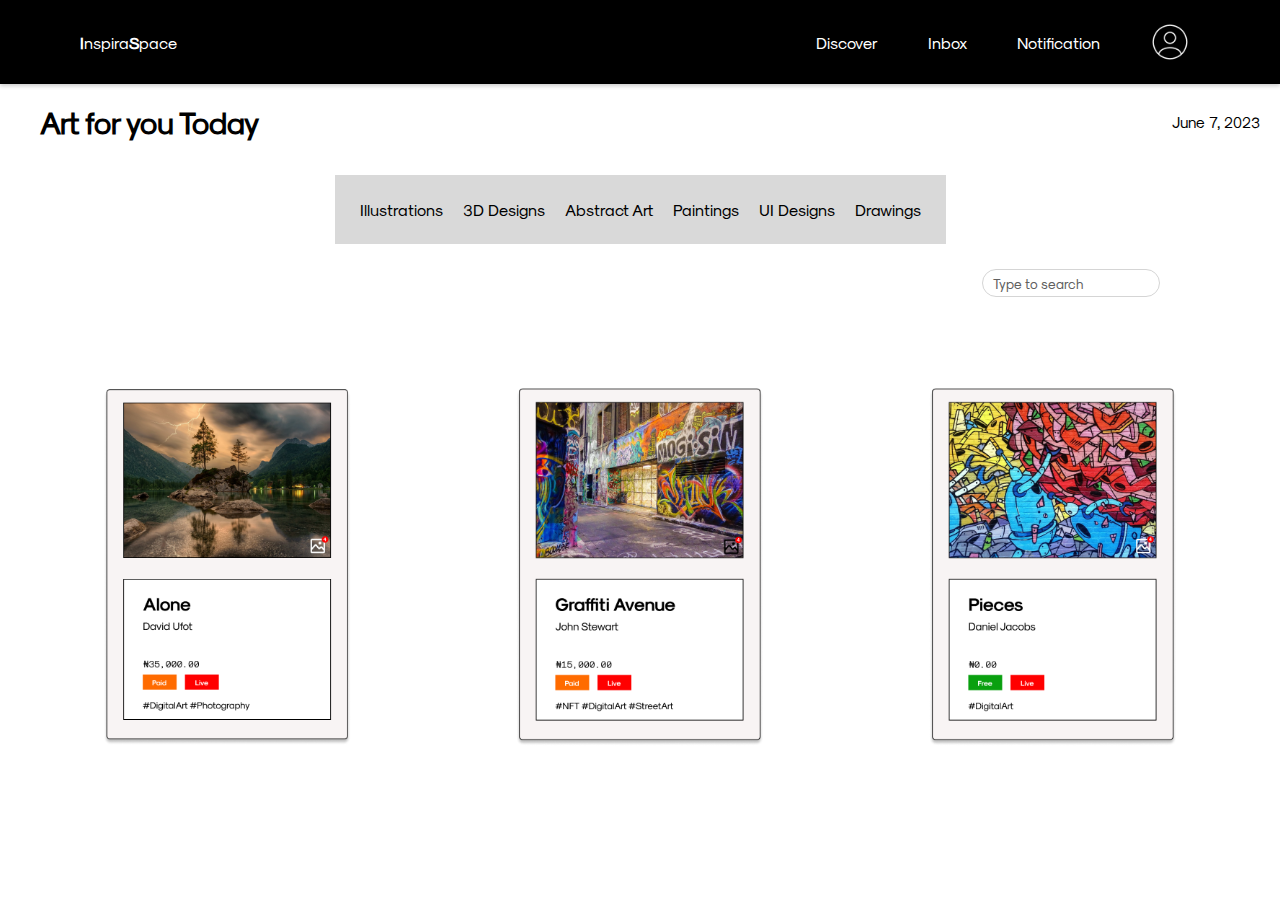
==== discovermore.html @ 76495ab7 "yes" ====
<!DOCTYPE html>
<html lang="en">
  <head>
    <meta charset="UTF-8" />
    <meta name="viewport" content="width=device-width, initial-scale=1.0" />
    <title>Discover More</title>
    <link rel="stylesheet" href="discovermore.css" />
  </head>
  <body>
    <div class="header">
      <div class="navlinks">
        <a href="index.html"
          ><p><b>I</b>nspira<b>S</b>pace</p></a
        >
        <a href=""></a>
        <a href=""></a>
        <a href=""></a>
        <a href=""></a>
        <div class="links">
          <a href=""></a>
          <a href=""></a>
          <a href=""></a>
          <a href=""></a>
          <a href="">Discover</a>
          <a href="">Inbox</a>
          <a href="">Notification</a>
          <a href="" class="signin"><img src="profile-circle.png" alt="" /> </a>
        </div>
      </div>
    </div>

    <div class="text">
      <div class="headertext">
        <h1>Art for you Today</h1>
        <h2>June 7, 2023</h2>
      </div>
    </div>

    <div class="headersection">
      <div class="insidesection">
        <div class="sectiontext">
          <p>Illustrations</p>
          <p>3D Designs</p>
          <p>Abstract Art</p>
          <p>Paintings</p>
          <p>UI Designs</p>
          <p>Drawings</p>
        </div>
      </div>
    </div>

    <div class="searchsection">
      <input type="search" placeholder="Type to search" />
    </div>

    <div class="threesections">
      <div class="section1">
        <img src="Group 58.png" alt="" />
      </div>
      <div class="section2">
        <img src="Group 52.png" alt="" />
      </div>
      <div class="section3">
        <img src="Group 53.png" alt="" />
      </div>
    </div>
  </body>
</html>
---- discovermore.css ----
@font-face {
    font-family: myfont1;
    src: url(Sk-Modernist/Sk-Modernist-Regular.otf);
}


*,body{
    margin: 0;
    padding: 0;
    box-sizing: border-box;
}

body{
    font-family: myfont1;
    
}

.header{
    background-color: rgb(0, 0, 0);
    width: 100%;
    padding: 17px;
    box-shadow: 0 2px 4px 0 rgba(0,0,0,.2);
}

.navlinks{
    display: flex;
    width: 100%;
    align-items: center;
    padding: 5px;
    justify-content: space-evenly;
    gap: 30px;
    color: white;
    
}
.navlinks a{
    text-decoration: none;
    color: white;
}



.links{
    display: flex;
    gap: 50px;
    align-items: center;
  
}
.links a{
    text-decoration: none;
    color: white;
}

.links img{
    display: flex;
    width: 80%;

}

.text{
    display: flex;
    padding: 20px;

}

.headertext{
    width: 100%;
    display:flex;
    padding-left: 20px;
    align-items: center;
    justify-content: space-between;
}

.headertext h1{
    font-size: 30px;
}
.headertext h2{
    font-size: 15px;
    font-weight: lighter;
}

.headersection{
    width: 100%;
display: flex;
padding: 15px;
background-color: white;
justify-content: center;
}

.insidesection{
    background-color: #D9D9D9;
    align-items: center;
    display: flex;
    justify-content: space-evenly;
    gap: 43px;
    padding: 25px;
}

.sectiontext{
    display: flex;
    justify-content: space-evenly;
    align-items: center;
    gap: 20px;
}

.searchsection{
    display: flex;
    justify-content: end;
    margin-right: 120px;
    padding-top: 10px;
}

input{
    border: 1px solid rgb(213, 213, 213);
    padding: 5px;
    border-radius: 15px;
    font-family: myfont1;
    
}

:placeholder-shown{
    display: flex;
    justify-content: center;
}

.threesections{
    display: flex;
    justify-content: space-around;
    width: 100%;
    padding: 20px;
    align-items: center;
}

.section1{
    display: flex;
    width: 20%;
    height: 500px;
}

.section2{
    display: flex;
    width: 20%;
    height: 500px;
}

.section3{
    display: flex;
    width: 20%;
    height: 500px;
}

.threesections img{
    width: 100%;
    object-fit: contain;
}
::placeholder {
    font-style: normal;
    font-size: 1em;
    color: rgb(96, 96, 96);
    padding: 5px;
  }
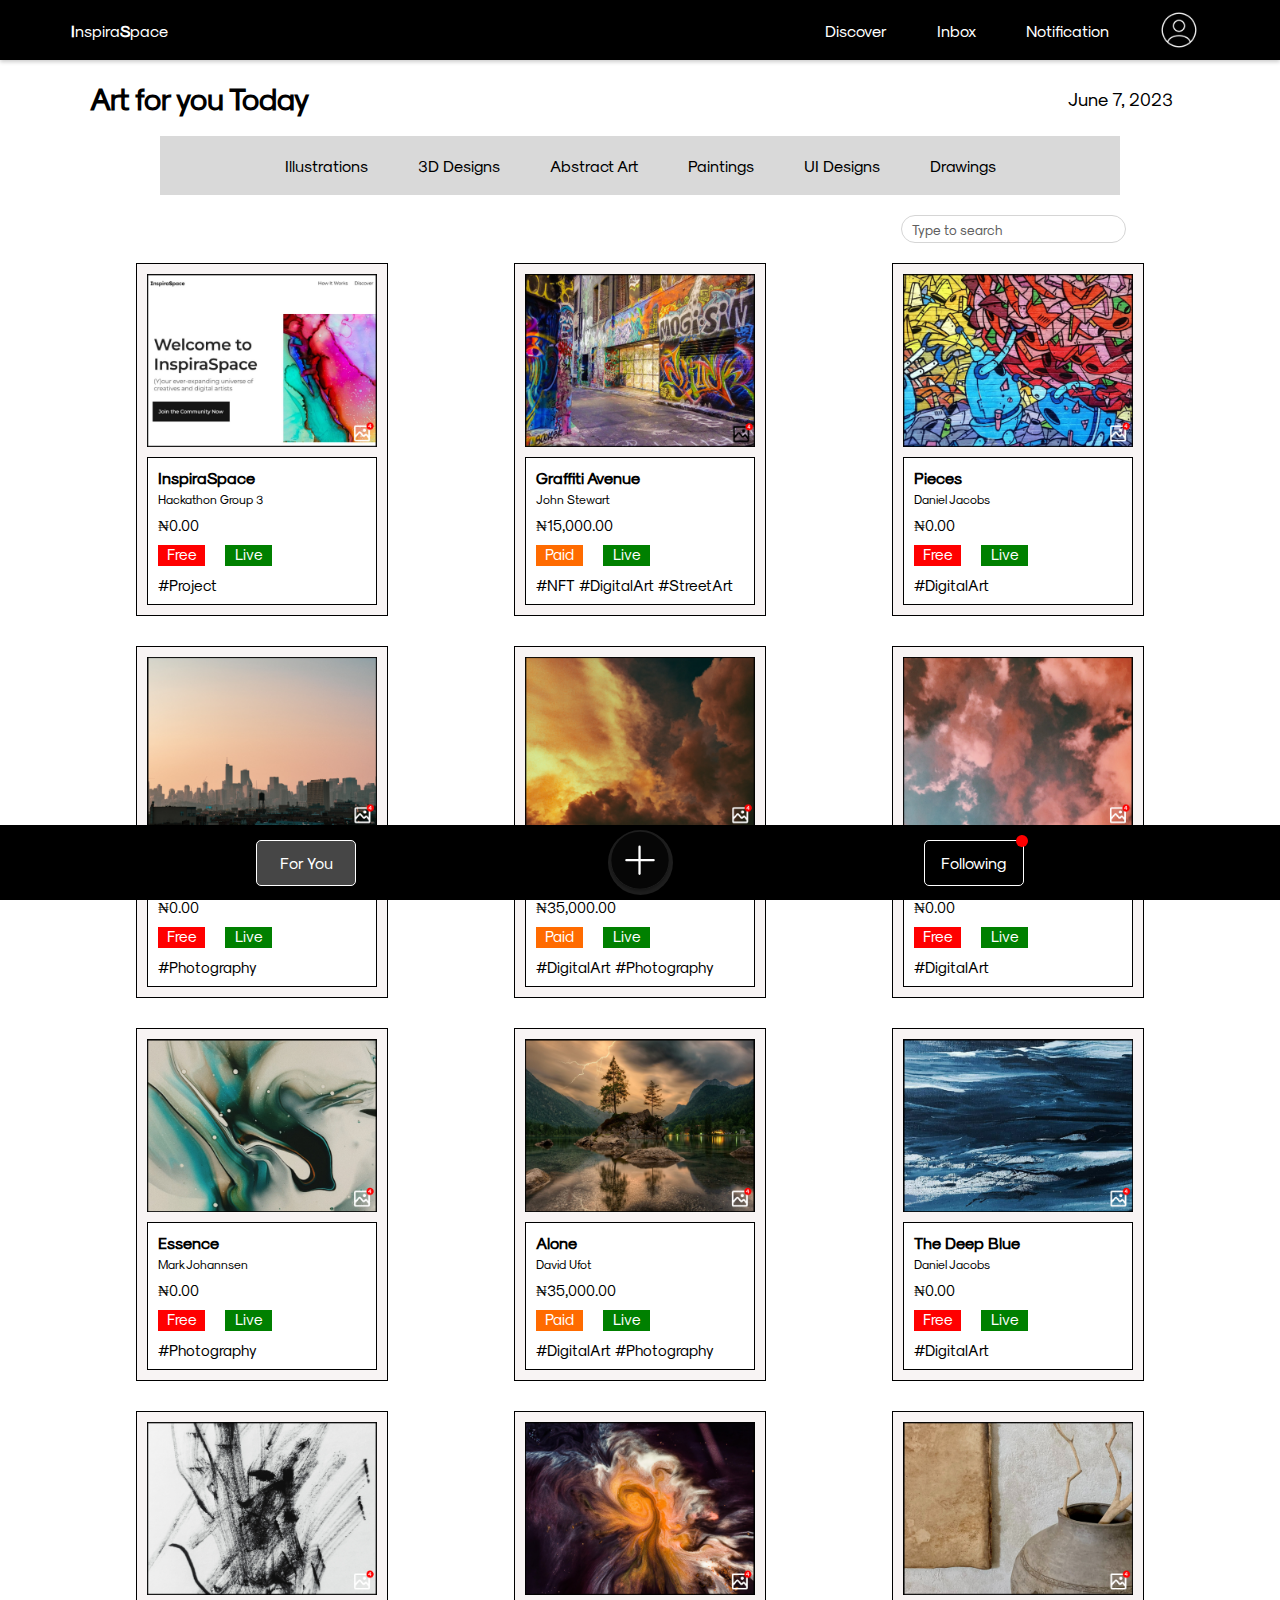
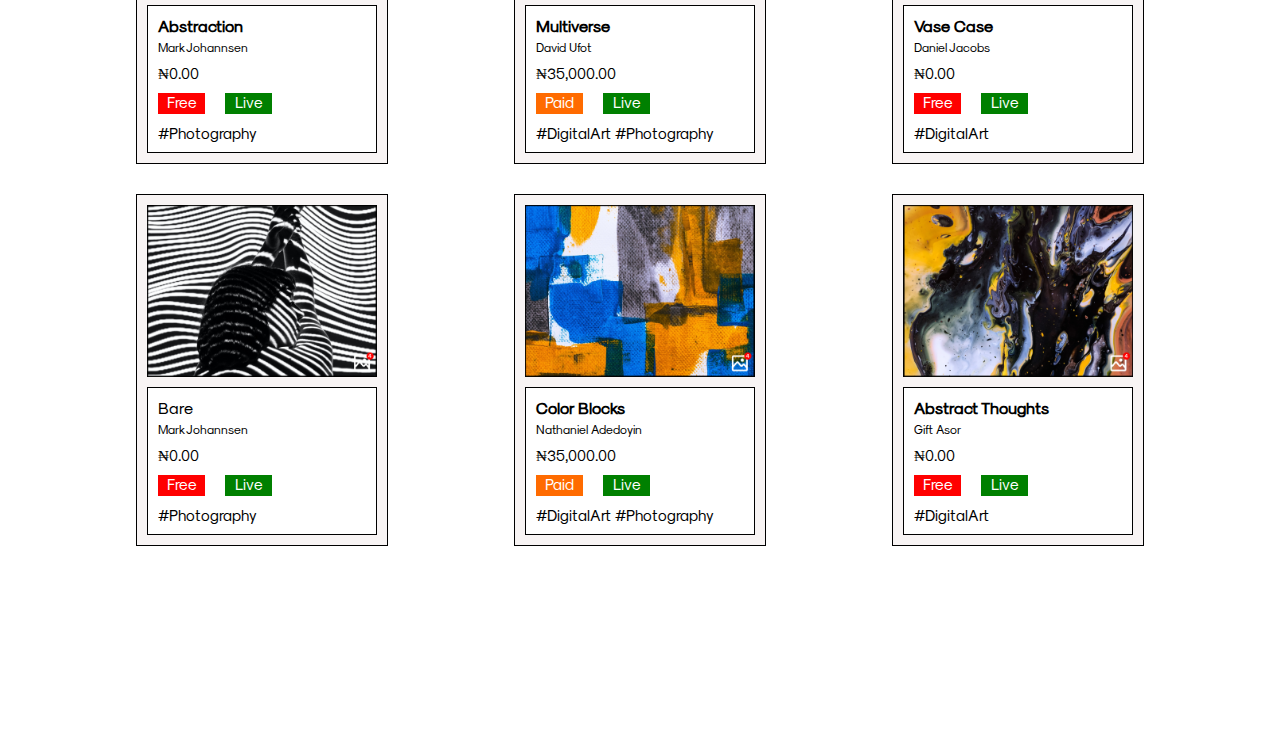
==== commit 016d0fd6: "new project" ====
--- a/discovermore.html
+++ b/discovermore.html
@@ -39,12 +39,12 @@
     <div class="headersection">
       <div class="insidesection">
         <div class="sectiontext">
-          <p>Illustrations</p>
-          <p>3D Designs</p>
-          <p>Abstract Art</p>
-          <p>Paintings</p>
-          <p>UI Designs</p>
-          <p>Drawings</p>
+          <a href=""><p>Illustrations</p></a>
+          <a href=""><p>3D Designs</p></a>
+          <a href=""><p>Abstract Art</p></a>
+          <a href=""><p>Paintings</p></a>
+          <a href=""><p>UI Designs</p></a>
+          <a href=""><p>Drawings</p></a>
         </div>
       </div>
     </div>
@@ -55,14 +55,452 @@
 
     <div class="threesections">
       <div class="section1">
-        <img src="Group 58.png" alt="" />
+        <div class="twotinyboxes">
+          <div class="tiny1">
+            <img src="discovermore/Frame 74.png" alt="" />
+          </div>
+          <div class="tiny2">
+            <div class="tinyassets">
+              <p style="font-weight: 900">InspiraSpace</p>
+              <p style="font-size: 12px">Hackathon Group 3</p>
+            </div>
+            <div class="clickassets">
+              <p>₦0.00</p>
+              <a href=""
+                ><div class="payboxes">
+                  <div class="paybox1">
+                    <p>Free</p>
+                  </div>
+                  <div class="paybox2">
+                    <p>Live</p>
+                  </div>
+                </div></a
+              >
+              <p>#Project</p>
+            </div>
+          </div>
+        </div>
       </div>
       <div class="section2">
-        <img src="Group 52.png" alt="" />
+        <div class="twotinyboxes">
+          <div class="tiny1">
+            <img src="discovermore/2.png" alt="" />
+          </div>
+          <div class="tiny2">
+            <div class="tinyassets">
+              <p style="font-weight: 900">Graffiti Avenue</p>
+              <p style="font-size: 12px">John Stewart</p>
+            </div>
+            <div class="clickassets">
+              <p>₦15,000.00</p>
+              <a href=""
+                ><div class="payboxes">
+                  <div class="paybox1" style="background-color: #ff6b00">
+                    <p>Paid</p>
+                  </div>
+                  <div class="paybox2">
+                    <p>Live</p>
+                  </div>
+                </div></a
+              >
+              <p>#NFT #DigitalArt #StreetArt</p>
+            </div>
+          </div>
+        </div>
       </div>
       <div class="section3">
-        <img src="Group 53.png" alt="" />
-      </div>
-    </div>
+        <div class="twotinyboxes">
+          <div class="tiny1">
+            <img src="discovermore/3.png" alt="" />
+          </div>
+          <div class="tiny2">
+            <div class="tinyassets">
+              <p style="font-weight: 900">Pieces</p>
+              <p style="font-size: 12px">Daniel Jacobs</p>
+            </div>
+            <div class="clickassets">
+              <p>₦0.00</p>
+              <a href="">
+                <div class="payboxes">
+                  <div class="paybox1">
+                    <p>Free</p>
+                  </div>
+                  <div class="paybox2">
+                    <p>Live</p>
+                  </div>
+                </div></a
+              >
+              <p>#DigitalArt</p>
+            </div>
+          </div>
+        </div>
+      </div>
+    </div>
+
+    <div class="fixedfooter">
+      <div class="fixedassets">
+        <a href=""
+          ><div class="fixbox1">
+            <p>For You</p>
+          </div></a
+        >
+
+        <a href=""
+          ><div class="fixcircle">
+            <img src="Group 28.svg" alt="" /></div
+        ></a>
+        <a href="">
+          <span class="badge"></span>
+          <div class="fixbox2">
+            <p>Following</p>
+          </div></a
+        >
+      </div>
+    </div>
+
+    <div class="newsection">
+      <div class="threesections">
+        <div class="section1">
+          <div class="twotinyboxes">
+            <div class="tiny1">
+              <img src="discovermore/4.png" alt="" />
+            </div>
+            <div class="tiny2">
+              <div class="tinyassets">
+                <p style="font-weight: 900">Skyline</p>
+                <p style="font-size: 12px">Mark Johannsen</p>
+              </div>
+              <div class="clickassets">
+                <p>₦0.00</p>
+                <a href=""
+                  ><div class="payboxes">
+                    <div class="paybox1">
+                      <p>Free</p>
+                    </div>
+                    <div class="paybox2">
+                      <p>Live</p>
+                    </div>
+                  </div></a
+                >
+                <p>#Photography</p>
+              </div>
+            </div>
+          </div>
+        </div>
+        <div class="section2">
+          <div class="twotinyboxes">
+            <div class="tiny1">
+              <img src="discovermore/5.png" alt="" />
+            </div>
+            <div class="tiny2">
+              <div class="tinyassets">
+                <p style="font-weight: 900">Dusty Sky in Summer</p>
+                <p style="font-size: 12px">David Ufot</p>
+              </div>
+              <div class="clickassets">
+                <p>₦35,000.00</p>
+                <a href=""
+                  ><div class="payboxes">
+                    <div class="paybox1" style="background-color: #ff6b00">
+                      <p>Paid</p>
+                    </div>
+                    <div class="paybox2">
+                      <p>Live</p>
+                    </div>
+                  </div></a
+                >
+                <p>#DigitalArt #Photography</p>
+              </div>
+            </div>
+          </div>
+        </div>
+        <div class="section3">
+          <div class="twotinyboxes">
+            <div class="tiny1">
+              <img src="discovermore/6.png" alt="" />
+            </div>
+            <div class="tiny2">
+              <div class="tinyassets">
+                <p style="font-weight: 900">Pink Clouds</p>
+                <p style="font-size: 12px">Daniel Jacobs</p>
+              </div>
+              <div class="clickassets">
+                <p>₦0.00</p>
+                <a href="">
+                  <div class="payboxes">
+                    <div class="paybox1">
+                      <p>Free</p>
+                    </div>
+                    <div class="paybox2">
+                      <p>Live</p>
+                    </div>
+                  </div></a
+                >
+                <p>#DigitalArt</p>
+              </div>
+            </div>
+          </div>
+        </div>
+      </div>
+    </div>
+
+    <div class="new2section">
+      <div class="threesections">
+        <div class="section1">
+          <div class="twotinyboxes">
+            <div class="tiny1">
+              <img src="discovermore/7.png" alt="" />
+            </div>
+            <div class="tiny2">
+              <div class="tinyassets">
+                <p style="font-weight: 900">Essence</p>
+                <p style="font-size: 12px">Mark Johannsen</p>
+              </div>
+              <div class="clickassets">
+                <p>₦0.00</p>
+                <a href=""
+                  ><div class="payboxes">
+                    <div class="paybox1">
+                      <p>Free</p>
+                    </div>
+                    <div class="paybox2">
+                      <p>Live</p>
+                    </div>
+                  </div></a
+                >
+                <p>#Photography</p>
+              </div>
+            </div>
+          </div>
+        </div>
+        <div class="section2">
+          <div class="twotinyboxes">
+            <div class="tiny1">
+              <img src="discovermore/8.png" alt="" />
+            </div>
+            <div class="tiny2">
+              <div class="tinyassets">
+                <p style="font-weight: 900">Alone</p>
+                <p style="font-size: 12px">David Ufot</p>
+              </div>
+              <div class="clickassets">
+                <p>₦35,000.00</p>
+                <a href=""
+                  ><div class="payboxes">
+                    <div class="paybox1" style="background-color: #ff6b00">
+                      <p>Paid</p>
+                    </div>
+                    <div class="paybox2">
+                      <p>Live</p>
+                    </div>
+                  </div></a
+                >
+                <p>#DigitalArt #Photography</p>
+              </div>
+            </div>
+          </div>
+        </div>
+        <div class="section3">
+          <div class="twotinyboxes">
+            <div class="tiny1">
+              <img src="discovermore/9.png" alt="" />
+            </div>
+            <div class="tiny2">
+              <div class="tinyassets">
+                <p style="font-weight: 900">The Deep Blue</p>
+                <p style="font-size: 12px">Daniel Jacobs</p>
+              </div>
+              <div class="clickassets">
+                <p>₦0.00</p>
+                <a href="">
+                  <div class="payboxes">
+                    <div class="paybox1">
+                      <p>Free</p>
+                    </div>
+                    <div class="paybox2">
+                      <p>Live</p>
+                    </div>
+                  </div></a
+                >
+                <p>#DigitalArt</p>
+              </div>
+            </div>
+          </div>
+        </div>
+      </div>
+    </div>
+
+    <div class="new3section">
+      <div class="threesections">
+        <div class="section1">
+          <div class="twotinyboxes">
+            <div class="tiny1">
+              <img src="discovermore/11.png" alt="" />
+            </div>
+            <div class="tiny2">
+              <div class="tinyassets">
+                <p style="font-weight: 900">Abstraction</p>
+                <p style="font-size: 12px">Mark Johannsen</p>
+              </div>
+              <div class="clickassets">
+                <p>₦0.00</p>
+                <a href=""
+                  ><div class="payboxes">
+                    <div class="paybox1">
+                      <p>Free</p>
+                    </div>
+                    <div class="paybox2">
+                      <p>Live</p>
+                    </div>
+                  </div></a
+                >
+                <p>#Photography</p>
+              </div>
+            </div>
+          </div>
+        </div>
+        <div class="section2">
+          <div class="twotinyboxes">
+            <div class="tiny1">
+              <img src="discovermore/12.png" alt="" />
+            </div>
+            <div class="tiny2">
+              <div class="tinyassets">
+                <p style="font-weight: 900">Multiverse</p>
+                <p style="font-size: 12px">David Ufot</p>
+              </div>
+              <div class="clickassets">
+                <p>₦35,000.00</p>
+                <a href=""
+                  ><div class="payboxes">
+                    <div class="paybox1" style="background-color: #ff6b00">
+                      <p>Paid</p>
+                    </div>
+                    <div class="paybox2">
+                      <p>Live</p>
+                    </div>
+                  </div></a
+                >
+                <p>#DigitalArt #Photography</p>
+              </div>
+            </div>
+          </div>
+        </div>
+        <div class="section3">
+          <div class="twotinyboxes">
+            <div class="tiny1">
+              <img src="discovermore/13.png" alt="" />
+            </div>
+            <div class="tiny2">
+              <div class="tinyassets">
+                <p style="font-weight: 900">Vase Case</p>
+                <p style="font-size: 12px">Daniel Jacobs</p>
+              </div>
+              <div class="clickassets">
+                <p>₦0.00</p>
+                <a href="">
+                  <div class="payboxes">
+                    <div class="paybox1">
+                      <p>Free</p>
+                    </div>
+                    <div class="paybox2">
+                      <p>Live</p>
+                    </div>
+                  </div></a
+                >
+                <p>#DigitalArt</p>
+              </div>
+            </div>
+          </div>
+        </div>
+      </div>
+    </div>
+
+    <div class="new4section">
+      <div class="threesections">
+        <div class="section1">
+          <div class="twotinyboxes">
+            <div class="tiny1">
+              <img src="discovermore/14.png" alt="" />
+            </div>
+            <div class="tiny2">
+              <div class="tinyassets">
+                <p style="font-weight: 2000">Bare</p>
+                <p style="font-size: 12px">Mark Johannsen</p>
+              </div>
+              <div class="clickassets">
+                <p>₦0.00</p>
+                <a href=""
+                  ><div class="payboxes">
+                    <div class="paybox1">
+                      <p>Free</p>
+                    </div>
+                    <div class="paybox2">
+                      <p>Live</p>
+                    </div>
+                  </div></a
+                >
+                <p>#Photography</p>
+              </div>
+            </div>
+          </div>
+        </div>
+        <div class="section2">
+          <div class="twotinyboxes">
+            <div class="tiny1">
+              <img src="discovermore/15.png" alt="" />
+            </div>
+            <div class="tiny2">
+              <div class="tinyassets">
+                <p style="font-weight: 900">Color Blocks</p>
+                <p style="font-size: 12px">Nathaniel Adedoyin</p>
+              </div>
+              <div class="clickassets">
+                <p>₦35,000.00</p>
+                <a href=""
+                  ><div class="payboxes">
+                    <div class="paybox1" style="background-color: #ff6b00">
+                      <p>Paid</p>
+                    </div>
+                    <div class="paybox2">
+                      <p>Live</p>
+                    </div>
+                  </div></a
+                >
+                <p>#DigitalArt #Photography</p>
+              </div>
+            </div>
+          </div>
+        </div>
+        <div class="section3">
+          <div class="twotinyboxes">
+            <div class="tiny1">
+              <img src="discovermore/16.png" alt="" />
+            </div>
+            <div class="tiny2">
+              <div class="tinyassets">
+                <p style="font-weight: 900">Abstract Thoughts</p>
+                <p style="font-size: 12px">Gift Asor</p>
+              </div>
+              <div class="clickassets">
+                <p>₦0.00</p>
+                <a href="">
+                  <div class="payboxes">
+                    <div class="paybox1">
+                      <p>Free</p>
+                    </div>
+                    <div class="paybox2">
+                      <p>Live</p>
+                    </div>
+                  </div></a
+                >
+                <p>#DigitalArt</p>
+              </div>
+            </div>
+          </div>
+        </div>
+      </div>
+    </div>
+    <div class="dummyspace"></div>
   </body>
 </html>
--- a/discovermore.css
+++ b/discovermore.css
@@ -8,17 +8,14 @@
     margin: 0;
     padding: 0;
     box-sizing: border-box;
-}
-
-body{
     font-family: myfont1;
-    
-}
+}
+
 
 .header{
     background-color: rgb(0, 0, 0);
     width: 100%;
-    padding: 17px;
+    padding: 10px;
     box-shadow: 0 2px 4px 0 rgba(0,0,0,.2);
 }
 
@@ -26,7 +23,6 @@
     display: flex;
     width: 100%;
     align-items: center;
-    padding: 5px;
     justify-content: space-evenly;
     gap: 30px;
     color: white;
@@ -63,7 +59,7 @@
 }
 
 .headertext{
-    width: 100%;
+    width: 93%;
     display:flex;
     padding-left: 20px;
     align-items: center;
@@ -72,41 +68,44 @@
 
 .headertext h1{
     font-size: 30px;
+    padding-left: 50px;
 }
 .headertext h2{
-    font-size: 15px;
+    font-size: 18px;
     font-weight: lighter;
 }
 
 .headersection{
     width: 100%;
-display: flex;
-padding: 15px;
-background-color: white;
-justify-content: center;
+    display: flex;
+    background-color: white;
+    justify-content: center;
+    height: 100%;
+    
 }
 
 .insidesection{
     background-color: #D9D9D9;
     align-items: center;
     display: flex;
-    justify-content: space-evenly;
-    gap: 43px;
-    padding: 25px;
+    justify-content: center;
+    width: 75%;
+    height: 100%;
+    padding: 20px;
 }
 
 .sectiontext{
     display: flex;
-    justify-content: space-evenly;
-    align-items: center;
-    gap: 20px;
+    justify-content: center;
+    align-items: center;
+    gap: 50px;
 }
 
 .searchsection{
     display: flex;
     justify-content: end;
-    margin-right: 120px;
-    padding-top: 10px;
+    margin-right: 154px;
+    padding-top: 20px;
 }
 
 input{
@@ -114,6 +113,7 @@
     padding: 5px;
     border-radius: 15px;
     font-family: myfont1;
+    width: 20%;
     
 }
 
@@ -124,28 +124,36 @@
 
 .threesections{
     display: flex;
-    justify-content: space-around;
-    width: 100%;
-    padding: 20px;
-    align-items: center;
+    width: 100%;
+    align-items: center;
+    margin-top: 10px;
+   justify-content: space-evenly;
+    padding: 10px;
 }
 
 .section1{
     display: flex;
     width: 20%;
-    height: 500px;
+    height: 100%;
+    border: 1px solid black;
+    background: #F8F4F4;
+
 }
 
 .section2{
     display: flex;
     width: 20%;
-    height: 500px;
+    height: 100%;
+    border: 1px solid black;
+    background: #F8F4F4;
 }
 
 .section3{
     display: flex;
     width: 20%;
-    height: 500px;
+    height: 100%;
+    border: 1px solid black;
+    background: #F8F4F4;
 }
 
 .threesections img{
@@ -159,4 +167,187 @@
     padding: 5px;
   }
 
-  +
+
+  .twotinyboxes{
+    display: flex;
+    flex-direction: column;
+    gap: 10px;
+    padding: 5px;
+    width: 100%;
+    padding: 10px;
+    
+  }
+
+  .sectiontext a{
+    text-decoration: none;
+    color: black;
+  }
+
+  .tiny1{
+    display: flex;
+    width: 100%;
+    background-color: rgb(0, 0, 0);
+height: 100%;
+  }
+
+  .tiny2{
+    display: flex;
+    width: 100%;
+    background-color: rgb(0, 0, 0);
+    height: 100%;
+    flex-direction: column;
+    gap: 10px;
+    padding: 10px;
+    border: 1px solid black;
+    background-color: white;
+  }
+.fixedfooter{
+    overflow: hidden;
+    background-color: #000000;
+    position: fixed;
+    bottom: 0;
+    width: 100%;
+}
+
+.fixedassets{
+    display: flex;
+    justify-content: space-evenly;
+    align-items: center;
+    width: 100%;
+    padding: 5px;
+    
+}
+.badge{
+    background-color: red;
+    padding: 6px 6px;
+    text-align: center;
+    border-radius: 10px;
+    justify-content: end;
+    display: flex;
+    width: fit-content;
+    align-items: end;
+    margin-left:92px;
+    margin-top: 0px;
+    position: absolute;
+    margin-top: -5px;
+}
+
+.fixbox1{
+    display: flex;
+    width: 100px;
+    height: 46px;
+    border: 1px solid white;
+    justify-content: center;
+    color: white;
+    align-items: center;
+    border-radius: 5px;
+    background-color: #464646;
+}
+
+.fixcircle{
+    display: flex;
+    width:65px;
+    height:65px;
+    border-radius: 50%;
+    background-color: #97979733;
+    justify-content: center;
+    
+}
+.fixcircle img{
+    width: 95%;
+}
+
+.fixbox2{
+    display: flex;
+    width: 100px;
+    height: 46px;
+    justify-content: center;
+    color: white;
+    border: 1px solid white;
+    align-items: center;
+    border-radius: 5px;
+    background-color: black;
+}
+
+
+  .tinyassets{
+    display: flex;
+    width: 100%;
+    flex-direction: column;
+    gap: 5px;
+  }
+
+  .clickassets{
+    display: flex;
+    width: 100%;
+    flex-direction: column;
+    gap: 10px;
+   
+  }
+
+  .payboxes{
+    display: flex;
+    width: 100%;
+    gap: 20px;
+    color: white;
+    
+  }
+
+  .paybox1{
+    display: flex;
+    width: 47px;
+    height: 21px;
+    background-color: red;
+    justify-content: center;
+    transition: 0.4s;
+  }
+
+  .paybox2{
+    display: flex;
+    width: 47px;
+    height: 21px;
+    background-color: green;
+    justify-content: center;
+  }
+
+  .clickassets p{
+    font-size: 15px;
+  }
+
+a{
+    text-decoration: none;
+}
+
+.newsection{
+    display: flex;
+    width: 100%;
+    height: 100%;
+
+}
+
+.new2section{
+    display: flex;
+    width: 100%;
+    height: 100%;
+}
+
+.new3section{
+    display: flex;
+    width: 100%;
+    height: 100%;
+}
+
+.new4section{
+    display: flex;
+    width: 100%;
+    height: 100%;
+}
+
+.dummyspace{
+    display: flex;
+    width: 100%;
+    height: 20vh;
+}
+
+
